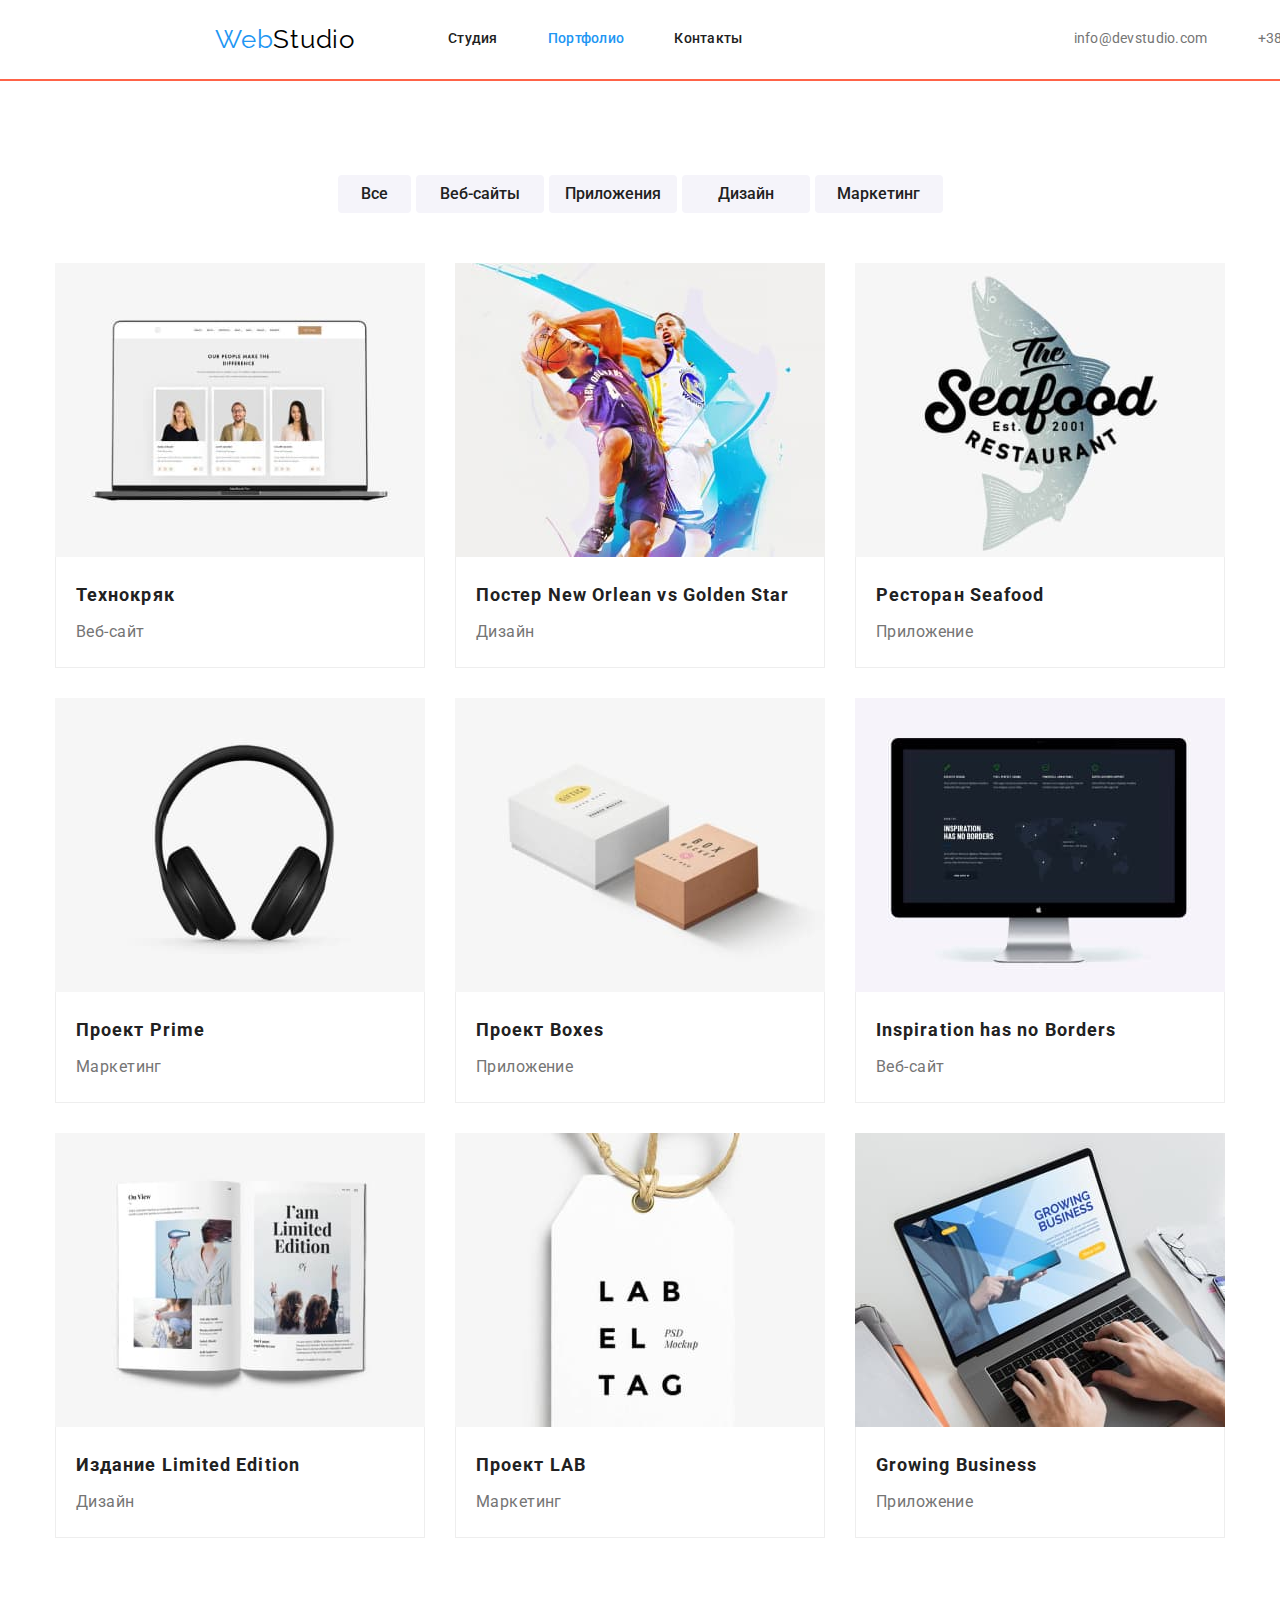
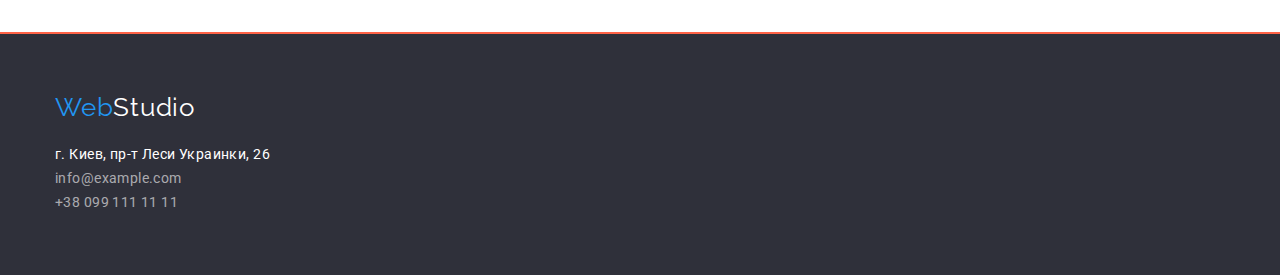
==== portfolio.html @ 9a0ceaeb "Додає фонову картинку, виправляє помилки" ====
<!DOCTYPE html>
<html lang="ru">
<head>
    <meta charset="UTF-8">
    <meta http-equiv="X-UA-Compatible" content="IE=edge">
    <meta name="viewport" content="width=device-width, initial-scale=1.0">
    <title>WebStudio</title>
    <link href="https://fonts.googleapis.com/css2?family=Raleway:wght@700&family=Roboto:wght@400;500;700;900&display=swap"
        rel="stylesheet">
    <link rel="stylesheet" href="https://cdnjs.cloudflare.com/ajax/libs/modern-normalize/1.1.0/modern-normalize.min.css">
    <link rel="stylesheet" href="./css/main.css">
</head>
<body>
    <header class="nav">
        <div class="container">
            <nav class="main-nav">
                <a href="./index.html" class="logo-part-2 link" ><span class="logo-part-1">Web</span>Studio</a>
                <ul class="site-nav-list list">
                    <li class="item"><a href="./index.html" class="link">Студия</a> 
                    </li>
                    <li class="item"><a href="" class="link current">Портфолио</a> 
                    </li>
                    <li class="item"><a href="" class="link">Контакты</a>
                    </li>
                </ul>         
                <ul class="contacts-nav list">
                    <li class="item"><a href="mailto:info@devstudio.com" class="link">info@devstudio.com</a>
                    </li>
                    <li class="item"><a href="tel:+380961111111" class="link">+38 096 111 11 11</a>
                    </li>
                </ul>
            </nav>
        </div>
    </header>
    <main class="section">
        <div class="container">
            <!-- <h1>Портфолио</h1> -->

            <ul class="portfolio-nav list">
                <li class="list-item">
                    <button class="button first-button" type="button">Все</button>
                </li>
                <li class="list-item">
                    <button class="button" type="button">Веб-сайты</button>
                </li>
                <li class="list-item"><button class="button" type="button">Приложения</button></li>
                <li class="list-item"><button class="button" type="button">Дизайн</button></li>
                <li class="list-item"><button class="button" type="button">Маркетинг</button></li>
            </ul>
            <ul class="work-examples list">
                <li class="list-item">
                    <a href="" class="link">
                        <img src="./images/jpg1.jpg" alt="Ноутбук з відкритим сайтом" width="370">
                        <div class="photo-card">
                            <h2 class="title">Технокряк</h2>
                            <p class="title-text">Веб-сайт</p>
                            <!-- <p class="title-text">Текст після наведення на картинку</p> -->
                        </div>
                    </a>
                </li>
                <li class="list-item">
                    <a href="" class="link">
                        <img src="./images/jpg2.jpg" alt="Гра в баскетбол" width="370">
                        <div class="photo-card">
                            <h2 class="title">Постер <span lang="en" class="title">New Orlean vs Golden Star</span></h2>
                            <p class="title-text">Дизайн</p>
                            <!-- <p class="title-text">Текст після наведення на картинку</p> -->
                        </div>
                    </a>
                </li>
                <li class="list-item">
                    <a href="" class="link">
                        <img src="./images/jpg3.jpg" alt="Лого фірми" width="370">
                        <div class="photo-card">
                            <h2 class="title">Ресторан <span lang="en" class="title">Seafood</span></h2>
                            <p class="title-text">Приложение</p>
                            <!-- <p class="title-text">Текст після наведення на картинку</p> -->
                        </div> 
                    </a>
                </li>
                <li class="list-item">
                    <a href="" class="link">
                        <img src="./images/jpg4.jpg" alt="Навушники" width="370">
                        <div class="photo-card">
                            <h2 class="title">Проект <span lang="en" class="title">Prime</span></h2>
                            <p class="title-text">Маркетинг</p>
                            <!-- <p class="title-text">Текст після наведення на картинку</p> -->
                        </div>
                    </a>
                </li>
                <li class="list-item">
                    <a href="" class="link">
                        <img src="./images/jpg5.jpg" alt="Зображення коробок" width="370">
                        <div class="photo-card">
                            <h2 class="title">Проект <span lang="en" class="title">Boxes</span></h2>
                            <p class="title-text">Приложение</p>
                            <!-- <p class="title-text">Текст після наведення на картинку</p> -->
                        </div>
                    </a>
                </li>
                <li class="list-item">
                    <a href="" class="link">
                        <img src="./images/jpg6.jpg" alt="Монітор з відкритим сайтом" width="370">
                        <div class="photo-card">
                            <h2 lang="en" class="title">Inspiration has no Borders</h2>
                            <p class="title-text">Веб-сайт</p>
                             <!-- <p class="title-text">Текст після наведення на картинку</p> -->
                        </div>
                    </a>
                </li>
                <li class="list-item">
                    <a href="" class="link">
                        <img src="./images/jpg7.jpg" alt="Відкритий журнал" width="370">
                        <div class="photo-card">
                            <h2 class="title">Издание <span lang="en" class="title">Limited Edition</span></h2>
                            <p class="title-text">Дизайн</p>
                            <!-- <p class="title-text">Текст після наведення на картинку</p> -->
                        </div>
                    </a>
                </li>
                <li class="list-item">
                    <a href="" class="link">
                        <img src="./images/jpg8.jpg" alt="Лейбл" width="370">
                        <div class="photo-card">
                            <h2 class="title">Проект <span lang="en" class="title">LAB</span></h2>
                            <p class="title-text">Маркетинг</p>
                            <!-- <p class="title-text">Текст після наведення на картинку</p> -->
                        </div>
                    </a>
                </li>
                <li class="list-item">
                <a href="" class="link">
                    <img src="./images/jpg9.jpg" alt="Ноутбук з відкритим сайтом" width="370">
                    <div class="photo-card">
                        <h2 lang="en" class="title">Growing Business</h2>
                        <p class="title-text">Приложение</p>
                        <!-- <p class="title-text">Текст після наведення на картинку</p> -->
                    </div>
                </a>
                </li>
            </ul>
        </div>
    </main>
    <footer class="footer">
        <div class="container footer-box">
            <a href="" class="logo-part-2 link"><span class="logo-part-1">Web</span>Studio</a>
            <address class="address">
                <p>
                    <span class="city">г. Киев, пр-т Леси Украинки, 26</span><br>
                    <a href="mailto:" class="link">info@example.com</a>
                    <a href="tel:+380991111111" class="link">+38 099 111 11 11</a>
                </p>
            </address>
        </div>
    </footer>
</body>

</html>
---- css/main.css ----
:root {
    --title-text-color: #212121;
    --secondary-text-color:#757575;
    --background-color:#ffffff;
    --accent-color: #2196F3;
}

body{
    background-color: var(--background-color);
    color: var(--title-text-color);
    font-family: 'Roboto', sans-serif;
    font-size: 14px;
    line-height: 1.14;
    letter-spacing: 0.03em;
}

img{
    /* max-width: 100%; */
    display: block;
}

.container{
    width: 1200px;
    padding-left: 15px;
    padding-right: 15px;
    margin-left: auto;
    margin-right: auto;
}

.section{
    max-width: 1600px;
    margin-left: auto;
    margin-right: auto;
    padding-top: 94px;
    padding-bottom: 94px;
    outline: 2px solid tomato;
}


h1, h2, h3, p, ul{
    margin: 0;
    padding: 0;
}

img{
    display: block;
}
/* Лого */

.logo-part-1, .logo-part-2{
    font-family: 'Raleway', sans-serif;
    font-size: 26px;
    line-height: 1.19;
    letter-spacing: 0.03em;
    color: #000000;
}

.logo-part-1{
    color: var(--accent-color);
}

/* Site nav */

.nav{
    border-bottom: 1px solid #ECECEC;
    ;
    width: 1600px;
    margin-left: auto;
    margin-right: auto;
}

.main-nav{
    display: flex;
    align-items: center;
    padding-top: 24px;
    padding-bottom: 25px;
}

.contacts-nav{
    display: flex;
    margin-left: 331px;
}

.contacts-nav .item:not(:last-child){
    margin-right: 50px;
}

.site-nav-list{
    display: flex;
}


.site-nav-list{
    margin-left: 93px;
}

.site-nav-list > .item +.item{ 
    display: flex;
    margin-left: 50px;
}


.site-nav-list .link{
    color: inherit;
    font-weight: 500;
    letter-spacing: 0.02em;
}

.site-nav-list .current{
    color: var(--accent-color);
}

.contacts-nav .link{
    color: #757575;
    letter-spacing: 0.02em;
}


.link {
    display: block;
    text-decoration: none;
    
}

.list{
    list-style: none;
}

/* Герой */

.overlay{
    background-color: #2F303A;
    height: 600px;
    max-width: 1600px;
    margin-left: auto;
    margin-right: auto;
    padding-top: 200px;
    padding-bottom: 200px;
    background-image: linear-gradient(to right, rgba(47, 48, 58, 0.4), rgba(47, 48, 58, 0.4)), url(../images/hero.jpg);
    /* background-repeat: no-repeat;
    background-position: 50% 50%;
    background-size: 200px; */
    
}

.hero{
    text-align: center;
}

.main-title{
    font-weight: 900;
    font-size: 44px;
    line-height: 1.36;
    letter-spacing: 0.06em;
    text-transform: uppercase; 
    color: var(--background-color);
    margin-bottom: 30px;
    padding-left: 222px;
    padding-right: 222px;
}


/* Особливості */

.features{
    margin-bottom: 94px;

}
.container > .features{
    display: flex;
    justify-content: space-between;
}

.features .item{
    width: 270px;
}

.features .title{
    font-size: 14px;
    font-weight: 700;
    text-transform: uppercase;
    margin-bottom: 10px;
}

.features .text{
    line-height: 1.71;
    color: var(--secondary-text-color);
}

/* Чем мы занимаемся */

.container .section-title{
    margin-bottom: 50px;
} 

.works > .list{
    display: flex;
    justify-content: space-between;
}

.section-title{
    font-weight: 700;
    font-size: 36px;
    line-height: 1.17;
    text-align: center;
}

/* Наша команда */

.team-section{
    background-color: #F5F4FA;
}

.our-team > .team{
    display: flex;
    justify-content: space-between;
}

.box{
    width: 270px;
    height: 368px;
    background-color: var(--background-color);
    box-shadow: 0px 1px 3px rgba(0, 0, 0, 0.12), 0px 1px 1px rgba(0, 0, 0, 0.14), 0px 2px 1px rgba(0, 0, 0, 0.2);
    border-radius: 0px 0px 4px 4px;
}


.team .name{
    font-weight: 500;
    font-size: 16px;
    line-height: 1.19;
    text-align: center;
    margin-top: 30px;
    margin-bottom: 10px;
}

.team .position{
    font-size: 16px;
    line-height: 1.19;
    text-align: center;
    color: var(--secondary-text-color);
}

/* Footer */

.footer{
    max-width: 1600px;
    background-color:#2F303A;
    margin-left: auto;
    margin-right: auto;
}

.footer-box{
    padding-top: 60px;
    padding-bottom: 60px;
}

.footer-box > .logo-part-2{
    color: #ffffff;
}

.address{
    font-style: normal;
    line-height: 1.71;
    margin-top: 20px;
}

.city{
    color: var(--background-color);
}

.address .link{
    color: rgba(255, 255, 255, 0.6);
}

.link:hover,
.link:focus {
    color: var(--accent-color);
}

/* Кнопки */

.hero .main-button{
    border: 0;
    min-width: 200px;
    border-radius: 4px;
    padding: 10px 32px;
    font-weight: 700;
    font-size: 16px;
    line-height: 1.9;
    letter-spacing: 0.06em; 
    color: #FFFFFF;
    background-color: var(--accent-color);
}

.hero .main-button:hover{
    background-color: teal;
}



/* ПОРТФОЛІО */

.portfolio-nav{
    display: flex;
    justify-content: center;

}

.portfolio-nav .list-item:not(:last-child){
    margin-right: 5px;
}

.work-examples{
    display: flex;
    flex-wrap: wrap;
    margin-left: -30px;
    margin-top: 20px;
}

.photo-card{
    border-left: 1px solid #EEEEEE;
    border-right: 1px solid #EEEEEE;
    border-bottom: 1px solid #EEEEEE;
    padding: 20px;
}

.list-item > .button{
    min-width: 128px;
    height: 38px;
    border-radius: 4px;
    font-weight: 500;
    font-size: 16px;
    line-height: 1.63px;
    color: var(--title-text-color);
    background: #F5F4FA;
    border: none;
    cursor: pointer;
}

.list-item  > .first-button{
    min-width: 73px;
}

.work-examples .title{
    color: var(--title-text-color);
    font-weight: 700;
    font-size: 18px;
    line-height: 2;
    letter-spacing: 0.06em;
}

.work-examples .title-text{
    font-size: 16px;
    line-height: 1.88;
    color: var(--secondary-text-color);
    margin-top: 4px;
}

.work-examples > .list-item{
    margin-top: 30px;
    margin-left: 30px;  
}



.button:hover,
.button:focus,
.button:active
{ 
    background-color: var(--accent-color);
    color: #ffffff;
}
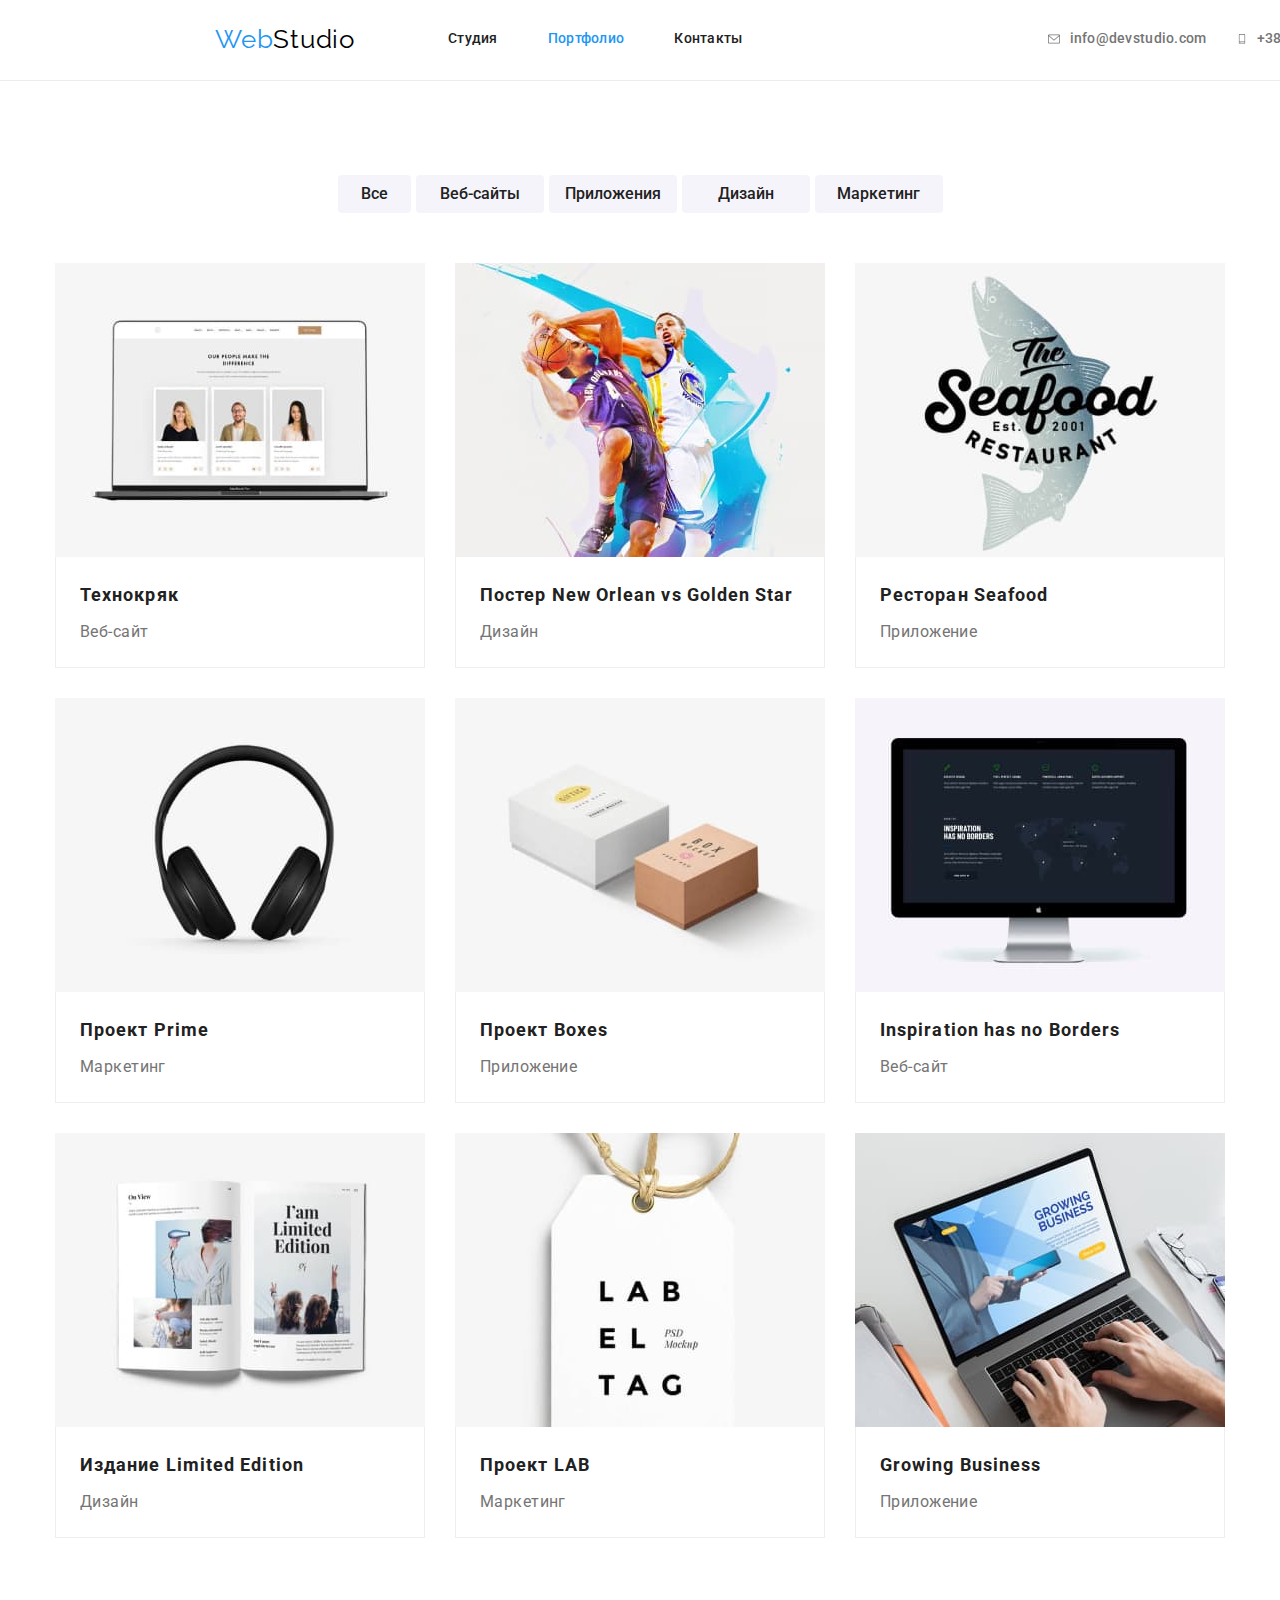
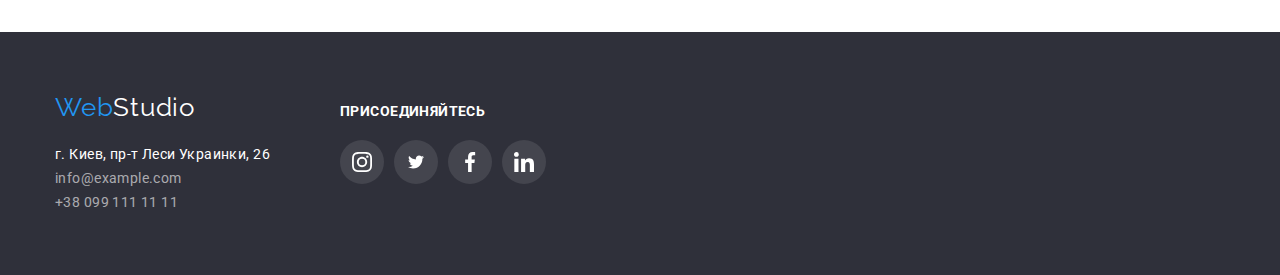
==== commit 2498ab5c: "Додає svg іконки, нову секцію" ====
--- a/portfolio.html
+++ b/portfolio.html
@@ -1,158 +1,231 @@
-<!DOCTYPE html>
-<html lang="ru">
-<head>
-    <meta charset="UTF-8">
-    <meta http-equiv="X-UA-Compatible" content="IE=edge">
-    <meta name="viewport" content="width=device-width, initial-scale=1.0">
-    <title>WebStudio</title>
-    <link href="https://fonts.googleapis.com/css2?family=Raleway:wght@700&family=Roboto:wght@400;500;700;900&display=swap"
-        rel="stylesheet">
-    <link rel="stylesheet" href="https://cdnjs.cloudflare.com/ajax/libs/modern-normalize/1.1.0/modern-normalize.min.css">
-    <link rel="stylesheet" href="./css/main.css">
-</head>
-<body>
-    <header class="nav">
-        <div class="container">
-            <nav class="main-nav">
-                <a href="./index.html" class="logo-part-2 link" ><span class="logo-part-1">Web</span>Studio</a>
-                <ul class="site-nav-list list">
-                    <li class="item"><a href="./index.html" class="link">Студия</a> 
-                    </li>
-                    <li class="item"><a href="" class="link current">Портфолио</a> 
-                    </li>
-                    <li class="item"><a href="" class="link">Контакты</a>
-                    </li>
-                </ul>         
-                <ul class="contacts-nav list">
-                    <li class="item"><a href="mailto:info@devstudio.com" class="link">info@devstudio.com</a>
-                    </li>
-                    <li class="item"><a href="tel:+380961111111" class="link">+38 096 111 11 11</a>
-                    </li>
+    <!DOCTYPE html>
+    <html lang="ru">
+    <head>
+        <meta charset="UTF-8">
+        <meta http-equiv="X-UA-Compatible" content="IE=edge">
+        <meta name="viewport" content="width=device-width, initial-scale=1.0">
+        <title>WebStudio</title>
+        <link href="https://fonts.googleapis.com/css2?family=Raleway:wght@700&family=Roboto:wght@400;500;700;900&display=swap"
+            rel="stylesheet">
+        <link rel="stylesheet" href="https://cdnjs.cloudflare.com/ajax/libs/modern-normalize/1.1.0/modern-normalize.min.css">
+        <link rel="stylesheet" href="./css/main.css">
+    </head>
+    <body>
+        <header class="nav">
+            <div class="container">
+                <nav class="main-nav">
+                    <a href="./index.html" class="logo-part-2 link" ><span class="logo-part-1">Web</span>Studio</a>
+                    <ul class="site-nav-list list">
+                        <li class="item"><a class="link" href="./index.html">Студия</a> 
+                        </li>
+                        <li  class="item"><a href=""  class="link current">Портфолио</a> 
+                        </li>
+                        <li class="item"><a href="" class="link">Контакты</a>
+                        </li>
+                    </ul>         
+                    <ul class="contacts-nav list">
+                        <li class="item">
+                            <a href="mailto:info@devstudio.com" class="link mail-link">
+                                <svg width="12" height="16" class="icon envelope">
+                                    <use href="./images/symbol-defs-squoash.svg#icon-envelope"></use>
+                                </svg>
+                                info@devstudio.com</a>
+                        </li>
+                        <li class="item">
+                            <a href="tel:+380961111111" class="link tel-link">
+                                <svg width="10" height="16" class="icon smartphone">
+                                    <use href="./images/symbol-defs-squoash.svg#icon-smartphone"></use>
+                                </svg>   
+                                +38 096 111 11 11</a>
+                        </li>
+                    </ul>
+                </nav>
+            </div>
+        </header>
+        <main class="section">
+            <div class="container">
+                <!-- <h1>Портфолио</h1> -->
+
+                <ul class="portfolio-nav list">
+                    <li class="list-item">
+                        <button class="button first-button" type="button">Все</button>
+                    </li>
+                    <li class="list-item">
+                        <button class="button" type="button">Веб-сайты</button>
+                    </li>
+                    <li class="list-item"><button class="button" type="button">Приложения</button></li>
+                    <li class="list-item"><button class="button" type="button">Дизайн</button></li>
+                    <li class="list-item"><button class="button" type="button">Маркетинг</button></li>
                 </ul>
-            </nav>
-        </div>
-    </header>
-    <main class="section">
-        <div class="container">
-            <!-- <h1>Портфолио</h1> -->
-
-            <ul class="portfolio-nav list">
-                <li class="list-item">
-                    <button class="button first-button" type="button">Все</button>
-                </li>
-                <li class="list-item">
-                    <button class="button" type="button">Веб-сайты</button>
-                </li>
-                <li class="list-item"><button class="button" type="button">Приложения</button></li>
-                <li class="list-item"><button class="button" type="button">Дизайн</button></li>
-                <li class="list-item"><button class="button" type="button">Маркетинг</button></li>
-            </ul>
-            <ul class="work-examples list">
-                <li class="list-item">
+                <ul class="work-examples list">
+                    <li class="list-item">
+                        <a href="" class="link">
+                            <div class="thumb">
+                                <img src="./images/jpg1.jpg" alt="Ноутбук з відкритим сайтом" width="370">
+                                <div class="photo-card">
+                                    <h2 class="title">Технокряк</h2>
+                                    <p class="title-text">Веб-сайт</p>
+                                    <!-- <p class="title-text">Текст після наведення на картинку</p> -->
+                                </div>
+                            </div>
+                            
+                        </a>
+                    </li>
+                    <li class="list-item">
+                        <a href="" class="link">
+                            <div class="thumb">
+                            <img src="./images/jpg2.jpg" alt="Гра в баскетбол" width="370">
+                            <div class="photo-card">
+                                <h2 class="title">Постер <span lang="en" class="title">New Orlean vs Golden Star</span></h2>
+                                <p class="title-text">Дизайн</p>
+                                <!-- <p class="title-text">Текст після наведення на картинку</p> -->
+                            </div>
+                            </div>
+                            
+                        </a>
+                    </li>
+                    <li class="list-item">
+                        <a href="" class="link">
+                            <div class="thumb">
+                            <img src="./images/jpg3.jpg" alt="Лого фірми" width="370">
+                            <div class="photo-card">
+                                <h2 class="title">Ресторан <span lang="en" class="title">Seafood</span></h2>
+                                <p class="title-text">Приложение</p>
+                                <!-- <p class="title-text">Текст після наведення на картинку</p> -->
+                            </div> 
+                            </div>
+                            
+                        </a>
+                    </li>
+                    <li class="list-item">
+                        <a href="" class="link">
+                            <div class="thumb">
+                            <img src="./images/jpg4.jpg" alt="Навушники" width="370">
+                            <div class="photo-card">
+                                <h2 class="title">Проект <span lang="en" class="title">Prime</span></h2>
+                                <p class="title-text">Маркетинг</p>
+                                <!-- <p class="title-text">Текст після наведення на картинку</p> -->
+                            </div>
+                            </div>
+                            
+                        </a>
+                    </li>
+                    <li class="list-item">
+                        <a href="" class="link">
+                            <div class="thumb">
+                            <img src="./images/jpg5.jpg" alt="Зображення коробок" width="370">
+                            <div class="photo-card">
+                                <h2 class="title">Проект <span lang="en" class="title">Boxes</span></h2>
+                                <p class="title-text">Приложение</p>
+                                <!-- <p class="title-text">Текст після наведення на картинку</p> -->
+                            </div>
+                            </div>
+                            
+                        </a>
+                    </li>
+                    <li class="list-item">
+                        <a href="" class="link">
+                            <div class="thumb">
+                            <img src="./images/jpg6.jpg" alt="Монітор з відкритим сайтом" width="370">
+                            <div class="photo-card">
+                                <h2 lang="en" class="title">Inspiration has no Borders</h2>
+                                <p class="title-text">Веб-сайт</p>
+                                <!-- <p class="title-text">Текст після наведення на картинку</p> -->
+                            </div>
+                            </div>
+                            
+                        </a>
+                    </li>
+                    <li class="list-item">
+                        <a href="" class="link">
+                            <div class="thumb">
+                            <img src="./images/jpg7.jpg" alt="Відкритий журнал" width="370">
+                            <div class="photo-card">
+                                <h2 class="title">Издание <span lang="en" class="title">Limited Edition</span></h2>
+                                <p class="title-text">Дизайн</p>
+                                <!-- <p class="title-text">Текст після наведення на картинку</p> -->
+                            </div>
+                            </div>
+                            
+                        </a>
+                    </li>
+                    <li class="list-item">
+                        <a href="" class="link">
+                            <div class="thumb">
+                            <img src="./images/jpg8.jpg" alt="Лейбл" width="370">
+                            <div class="photo-card">
+                                <h2 class="title">Проект <span lang="en" class="title">LAB</span></h2>
+                                <p class="title-text">Маркетинг</p>
+                                <!-- <p class="title-text">Текст після наведення на картинку</p> -->
+                            </div>
+                            </div>
+                            
+                        </a>
+                    </li>
+                    <li class="list-item">
                     <a href="" class="link">
-                        <img src="./images/jpg1.jpg" alt="Ноутбук з відкритим сайтом" width="370">
-                        <div class="photo-card">
-                            <h2 class="title">Технокряк</h2>
-                            <p class="title-text">Веб-сайт</p>
-                            <!-- <p class="title-text">Текст після наведення на картинку</p> -->
+                        <div class="thumb">
+                            <img src="./images/jpg9.jpg" alt="Ноутбук з відкритим сайтом" width="370">
+                            <div class="photo-card">
+                                <h2 lang="en" class="title">Growing Business</h2>
+                                <p class="title-text">Приложение</p>
+                                <!-- <p class="title-text">Текст після наведення на картинку</p> -->
+                            </div>
                         </div>
+                        
                     </a>
-                </li>
-                <li class="list-item">
-                    <a href="" class="link">
-                        <img src="./images/jpg2.jpg" alt="Гра в баскетбол" width="370">
-                        <div class="photo-card">
-                            <h2 class="title">Постер <span lang="en" class="title">New Orlean vs Golden Star</span></h2>
-                            <p class="title-text">Дизайн</p>
-                            <!-- <p class="title-text">Текст після наведення на картинку</p> -->
-                        </div>
-                    </a>
-                </li>
-                <li class="list-item">
-                    <a href="" class="link">
-                        <img src="./images/jpg3.jpg" alt="Лого фірми" width="370">
-                        <div class="photo-card">
-                            <h2 class="title">Ресторан <span lang="en" class="title">Seafood</span></h2>
-                            <p class="title-text">Приложение</p>
-                            <!-- <p class="title-text">Текст після наведення на картинку</p> -->
-                        </div> 
-                    </a>
-                </li>
-                <li class="list-item">
-                    <a href="" class="link">
-                        <img src="./images/jpg4.jpg" alt="Навушники" width="370">
-                        <div class="photo-card">
-                            <h2 class="title">Проект <span lang="en" class="title">Prime</span></h2>
-                            <p class="title-text">Маркетинг</p>
-                            <!-- <p class="title-text">Текст після наведення на картинку</p> -->
-                        </div>
-                    </a>
-                </li>
-                <li class="list-item">
-                    <a href="" class="link">
-                        <img src="./images/jpg5.jpg" alt="Зображення коробок" width="370">
-                        <div class="photo-card">
-                            <h2 class="title">Проект <span lang="en" class="title">Boxes</span></h2>
-                            <p class="title-text">Приложение</p>
-                            <!-- <p class="title-text">Текст після наведення на картинку</p> -->
-                        </div>
-                    </a>
-                </li>
-                <li class="list-item">
-                    <a href="" class="link">
-                        <img src="./images/jpg6.jpg" alt="Монітор з відкритим сайтом" width="370">
-                        <div class="photo-card">
-                            <h2 lang="en" class="title">Inspiration has no Borders</h2>
-                            <p class="title-text">Веб-сайт</p>
-                             <!-- <p class="title-text">Текст після наведення на картинку</p> -->
-                        </div>
-                    </a>
-                </li>
-                <li class="list-item">
-                    <a href="" class="link">
-                        <img src="./images/jpg7.jpg" alt="Відкритий журнал" width="370">
-                        <div class="photo-card">
-                            <h2 class="title">Издание <span lang="en" class="title">Limited Edition</span></h2>
-                            <p class="title-text">Дизайн</p>
-                            <!-- <p class="title-text">Текст після наведення на картинку</p> -->
-                        </div>
-                    </a>
-                </li>
-                <li class="list-item">
-                    <a href="" class="link">
-                        <img src="./images/jpg8.jpg" alt="Лейбл" width="370">
-                        <div class="photo-card">
-                            <h2 class="title">Проект <span lang="en" class="title">LAB</span></h2>
-                            <p class="title-text">Маркетинг</p>
-                            <!-- <p class="title-text">Текст після наведення на картинку</p> -->
-                        </div>
-                    </a>
-                </li>
-                <li class="list-item">
-                <a href="" class="link">
-                    <img src="./images/jpg9.jpg" alt="Ноутбук з відкритим сайтом" width="370">
-                    <div class="photo-card">
-                        <h2 lang="en" class="title">Growing Business</h2>
-                        <p class="title-text">Приложение</p>
-                        <!-- <p class="title-text">Текст після наведення на картинку</p> -->
-                    </div>
-                </a>
-                </li>
-            </ul>
-        </div>
-    </main>
-    <footer class="footer">
-        <div class="container footer-box">
-            <a href="" class="logo-part-2 link"><span class="logo-part-1">Web</span>Studio</a>
-            <address class="address">
-                <p>
-                    <span class="city">г. Киев, пр-т Леси Украинки, 26</span><br>
-                    <a href="mailto:" class="link">info@example.com</a>
-                    <a href="tel:+380991111111" class="link">+38 099 111 11 11</a>
-                </p>
-            </address>
-        </div>
-    </footer>
-</body>
-
-</html>+                    </li>
+                </ul>
+            </div>
+        </main>
+        <footer class="footer">
+            <div class="container footer-box">
+                <div class="address-flex">
+                    <a href="" class="logo-part-2 link"><span class="logo-part-1">Web</span>Studio</a>
+                    <address class="address">
+                    <p>
+                        <span class="city">г. Киев, пр-т Леси Украинки, 26</span>
+                        <a href="mailto:" class="link">info@example.com</a>
+                        <a href="tel:+380991111111" class="link">+38 099 111 11 11</a>
+                    </p>
+                </address>
+                </div>
+                <div class="join">
+                    <h3 class="title">присоединяйтесь</h3>
+                    <ul class="list">
+                        <li class="list">
+                            <a href="" class="link">
+                                <svg width="20" height="20" class="link-icon">
+                                    <use href="./images/symbol-defs-squoash.svg#icon-instagram-2"></use>
+                                </svg>
+                            </a>
+                        </li>
+                        <li class="list">
+                            <a href="" class="link">
+                                <svg width="20" height="16" class="link-icon">
+                                    <use href="./images/symbol-defs-squoash.svg#icon-twitter-1"></use>
+                                </svg>
+                            </a>
+                        </li>
+
+                        <li class="list">
+                            <a href="" class="link">
+                                <svg width="20" height="24" class="link-icon">
+                                    <use href="./images/symbol-defs-squoash.svg#icon-facebook-1"></use>
+                                </svg>
+                            </a>
+                        </li>
+
+                        <li class="list">
+                            <a href="" class="link">
+                                <svg width="20" height="20" class="link-icon">
+                                    <use href="./images/symbol-defs-squoash.svg#icon-linkedin-1"></use>
+                                </svg>
+                            </a>
+                    </ul>
+                </div>
+            </div>
+        </footer>
+    </body>
+
+    </html>--- a/css/main.css
+++ b/css/main.css
@@ -33,7 +33,7 @@
     margin-right: auto;
     padding-top: 94px;
     padding-bottom: 94px;
-    outline: 2px solid tomato;
+    /* outline: 2px solid tomato; */
 }
 
 
@@ -45,6 +45,13 @@
 img{
     display: block;
 }
+
+
+
+.list{
+    list-style: none;
+}
+
 /* Лого */
 
 .logo-part-1, .logo-part-2{
@@ -76,13 +83,19 @@
     padding-bottom: 25px;
 }
 
+
 .contacts-nav{
     display: flex;
-    margin-left: 331px;
+    margin-left: 305px;
 }
 
 .contacts-nav .item:not(:last-child){
-    margin-right: 50px;
+    margin-right: 30px;
+}
+
+.contacts-nav .item{
+    display: flex;
+    align-items: center;
 }
 
 .site-nav-list{
@@ -106,6 +119,24 @@
     letter-spacing: 0.02em;
 }
 
+
+.envelope, .smartphone{ 
+    margin-right: 10px;
+    fill: var(--secondary-text-color);
+}
+
+.mail-link:hover .envelope,
+.tel-link:hover .smartphone{
+    fill: var(--accent-color);
+}
+
+
+.contacts-nav .link{
+    display: flex;
+    align-items: center;
+}
+
+
 .site-nav-list .current{
     color: var(--accent-color);
 }
@@ -113,6 +144,7 @@
 .contacts-nav .link{
     color: #757575;
     letter-spacing: 0.02em;
+    font-weight: 500;
 }
 
 
@@ -122,9 +154,76 @@
     
 }
 
-.list{
-    list-style: none;
-}
+/* ::before and ::after тренування */
+
+/* .contacts-nav .item::before{
+    display:inline-block;
+    content: "";
+    margin-right: 10px;
+    background-color: #ffffff;
+    background-size: contain;
+    background-repeat: no-repeat;
+}
+
+.contacts-nav .letter-icon::before{
+    width: 16px;
+    height: 12px;
+    background-image: url(../images/envelope\ \(1\).svg);
+}
+
+.contacts-nav .tel-icon::before{
+    width: 10px;
+    height: 16px;
+    background-image: url(../images/phone-icon\ \(1\).svg);
+}
+
+.features .item{
+    display: flex;
+    flex-wrap: wrap;
+}
+
+.features .title::before{
+    content: "";
+    margin-bottom: 30px;
+    display:inline-flex;
+    background-color: #F5F4FA;
+    border-radius: 4px;
+    width: 270px;
+    height: 120px;
+    background-repeat: no-repeat;
+    background-position: center;
+    
+}
+
+.icon-antenna::before{
+    background-image: url(../images/antenna\ 1\ \(1\).svg);
+    /* background-size: 65px 70px; уже відповідає */
+
+/* .icon-clock::before{
+    background-image: url(../images/clock\ 1\ \(1\).svg);
+    /* width: 67px;
+    height: 70px; */
+
+/* .icon-diagram::before{
+    background-image: url(../images/diagram\ 1\ \(1\).svg);
+}
+
+.icon-astronaut::before{
+    background-image: url(../images/astronaut\ 1\ \(1\).svg);
+}
+
+.team .box::after{
+    content: "";
+    display: inline-flex;
+    width: 200px;
+    height: 44px;
+    background-color: #ffffff;
+    background-image: url(../images/SL-All.svg);
+    background-position: center;
+    margin-left: 32px;
+} */
+
+
 
 /* Герой */
 
@@ -166,6 +265,19 @@
     margin-bottom: 94px;
 
 }
+
+.features .box{
+    display: flex;
+    justify-content: center;
+    align-items: center;
+    background-color: #F5F4FA;
+    width: 270px;
+    height: 120px;
+    margin-bottom: 30px;
+    border-radius: 4px;
+}
+
+
 .container > .features{
     display: flex;
     justify-content: space-between;
@@ -216,9 +328,9 @@
     justify-content: space-between;
 }
 
-.box{
+.team .box{
     width: 270px;
-    height: 368px;
+    height: 428px;
     background-color: var(--background-color);
     box-shadow: 0px 1px 3px rgba(0, 0, 0, 0.12), 0px 1px 1px rgba(0, 0, 0, 0.14), 0px 2px 1px rgba(0, 0, 0, 0.2);
     border-radius: 0px 0px 4px 4px;
@@ -239,6 +351,75 @@
     line-height: 1.19;
     text-align: center;
     color: var(--secondary-text-color);
+    margin-bottom: 10px;
+}
+
+.social-media{
+    display: flex;
+    padding-left: 32px;
+    padding-right: 32px;
+    justify-content: space-between;
+}
+
+.social-media .link,
+.join .link{
+    display: flex;
+    justify-content: center;
+    align-items: center;
+    width: 44px;
+    height: 44px;
+    border-radius: 50%;   
+}
+
+.social-media .link{
+    background-color: var(--background-color);
+}
+
+.social-media .link:hover,
+.join .link:hover{
+    background-color: var(--accent-color);
+}
+
+.social-media .link-icon{
+    fill: #AFB1B8;
+}
+
+.link:hover .link-icon{
+    fill: var(--background-color);
+}
+
+.link:hover{
+    color: var(--accent-color);
+}
+
+
+/* Постійні клієнти */
+
+.clients{
+    display: flex;
+    justify-content: space-between;
+}
+
+.clients .link  {
+    width: 170px;
+    height: 92px;
+    border: 1px solid #AFB1B8;
+    border-radius: 4px;
+    display: flex;
+    justify-content: center;
+    align-items: center;
+}
+
+.clients .link:hover{
+    border-color: var(--accent-color);
+}
+
+.clients .link-icon{
+    fill: #AFB1B8;
+}
+
+.clients .link:hover .link-icon{
+    fill: var(--accent-color);
 }
 
 /* Footer */
@@ -251,11 +432,15 @@
 }
 
 .footer-box{
+    display: flex;  
+}
+
+.address-flex{
     padding-top: 60px;
     padding-bottom: 60px;
 }
 
-.footer-box > .logo-part-2{
+.footer-box  .logo-part-2{
     color: #ffffff;
 }
 
@@ -273,11 +458,34 @@
     color: rgba(255, 255, 255, 0.6);
 }
 
-.link:hover,
-.link:focus {
-    color: var(--accent-color);
-}
-
+.join{
+    margin-left: 70px;
+    padding-top: 72px;
+}
+
+.join .title{ 
+    font-size: 14px;
+    font-weight: 700;
+    text-transform: uppercase;
+    color: #FFFFFF;
+    margin-bottom: 20px;
+}
+
+.join .list{
+    display: flex;
+}
+
+.join .link{
+    background-color: rgba(255, 255, 255, 0.1);
+}
+
+.join .link-icon{
+    fill: #ffffff;
+}
+
+.join .list:not(:last-child){
+    margin-right: 10px;
+}
 /* Кнопки */
 
 .hero .main-button{
@@ -319,12 +527,18 @@
 }
 
 .photo-card{
+    width: 370px;
     border-left: 1px solid #EEEEEE;
     border-right: 1px solid #EEEEEE;
     border-bottom: 1px solid #EEEEEE;
-    padding: 20px;
-}
-
+    padding: 20px 24px;
+}
+
+.thumb:hover{
+    box-shadow: 0px 1px 1px rgba(0, 0, 0, 0.12), 0px 4px 4px rgba(0, 0, 0, 0.06), 1px 4px 6px rgba(0, 0, 0, 0.16);
+
+}
+    
 .list-item > .button{
     min-width: 128px;
     height: 38px;
@@ -362,12 +576,14 @@
     margin-left: 30px;  
 }
 
+.link:hover,
+.link:focus{
+    color: var(--accent-color);
+}
 
 
 .button:hover,
-.button:focus,
-.button:active
-{ 
+.button:focus{
     background-color: var(--accent-color);
     color: #ffffff;
-} +}